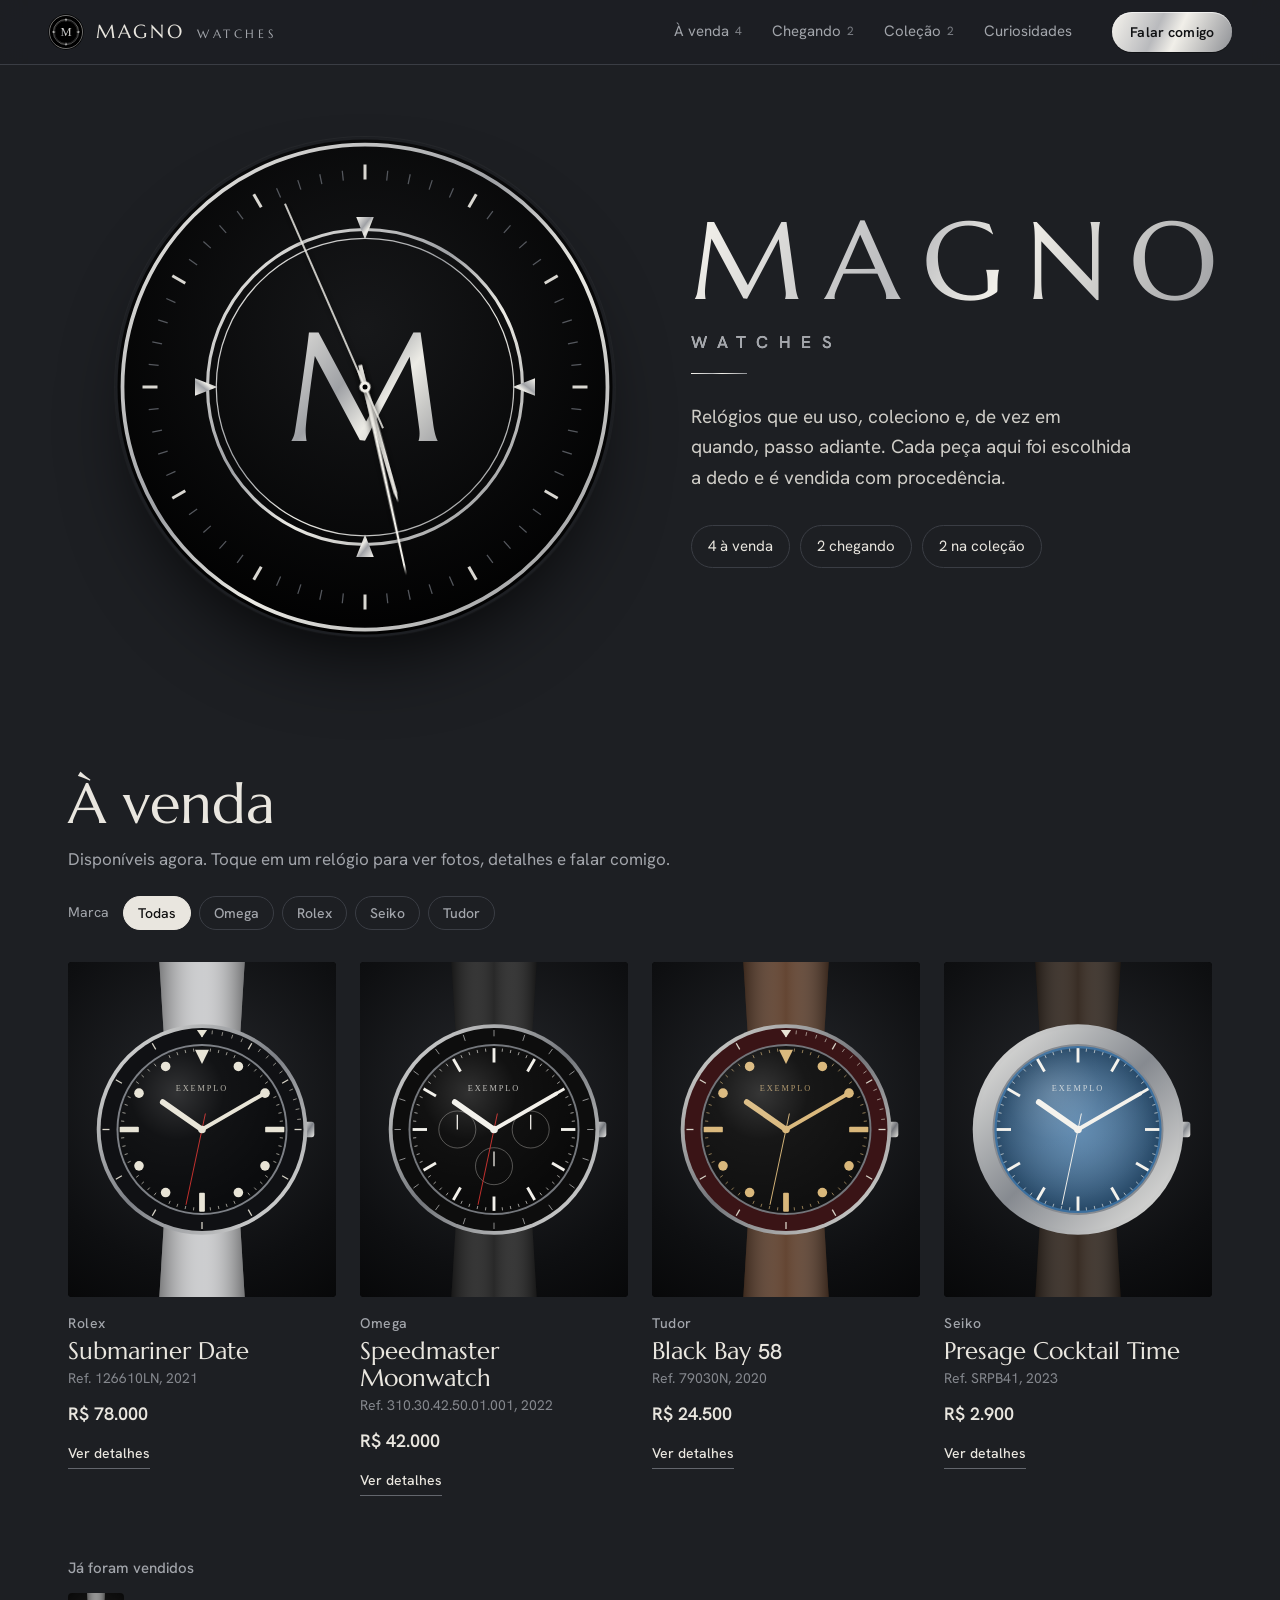
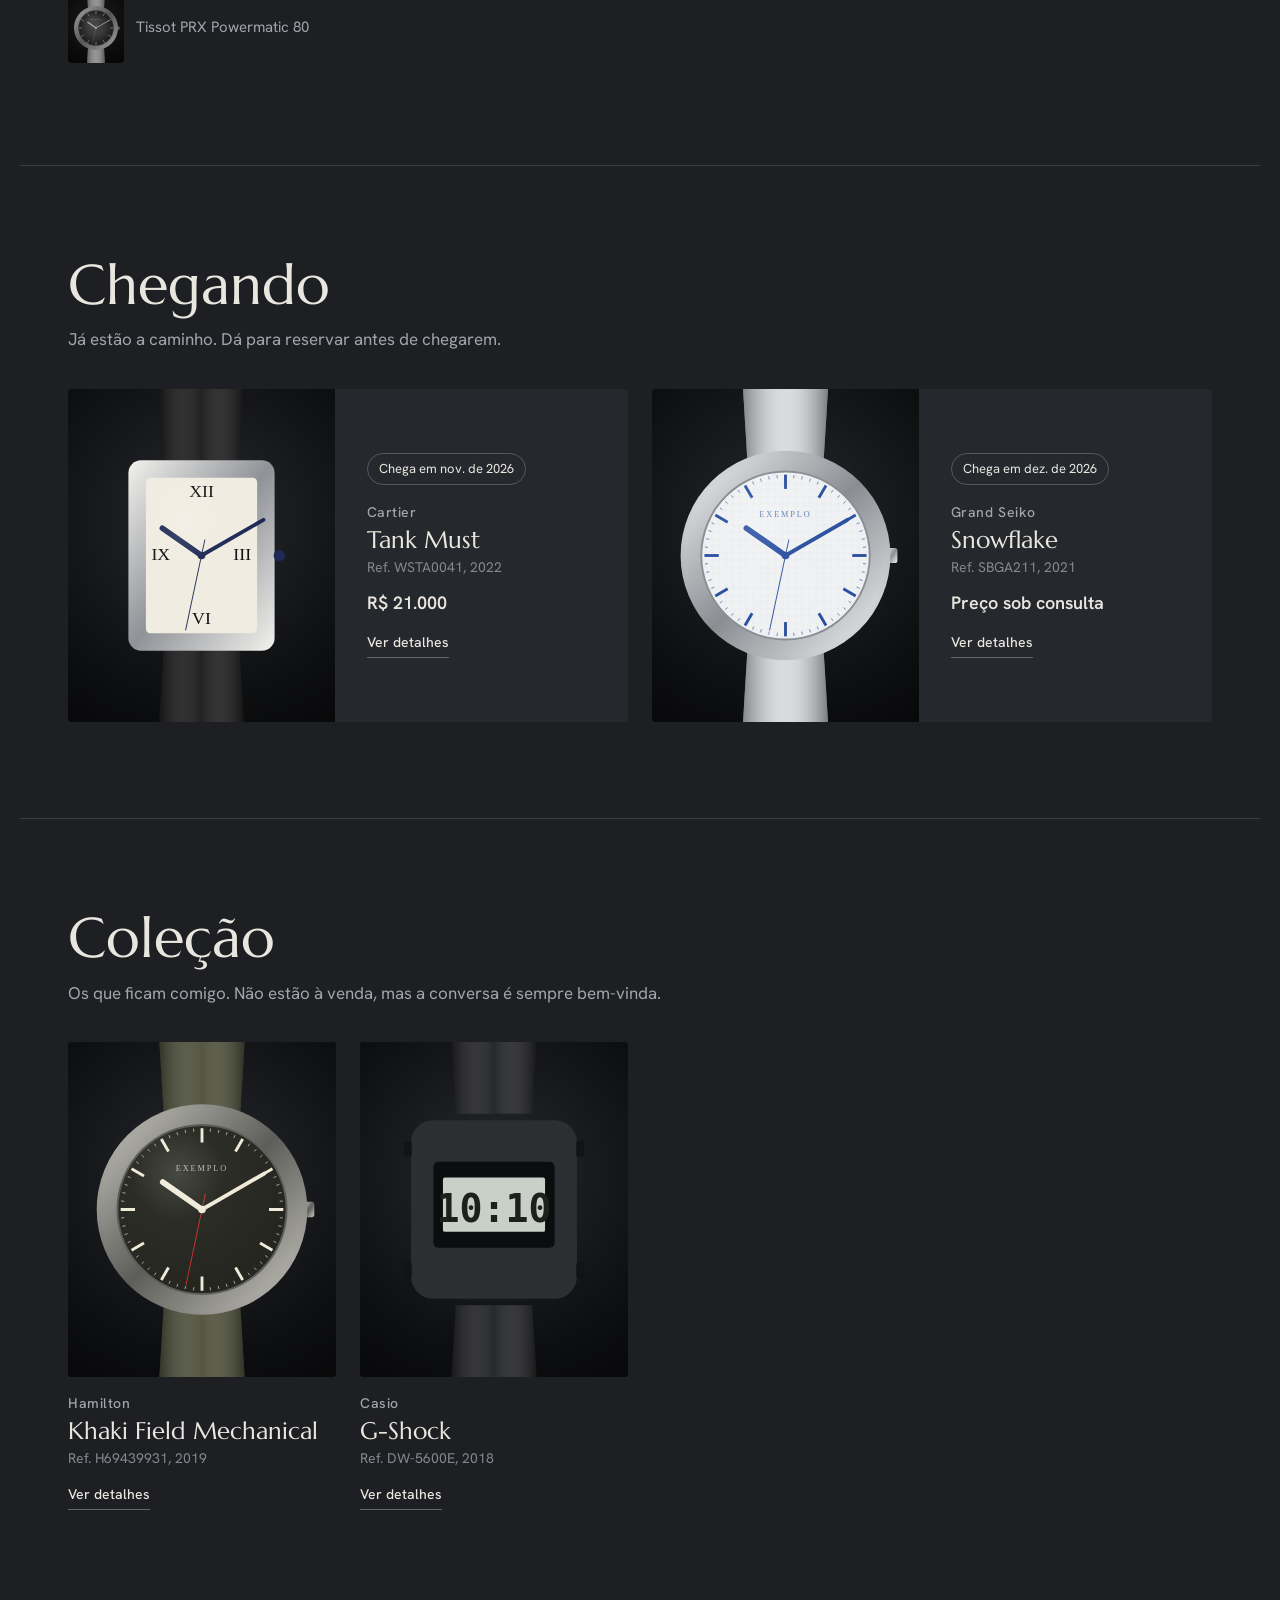
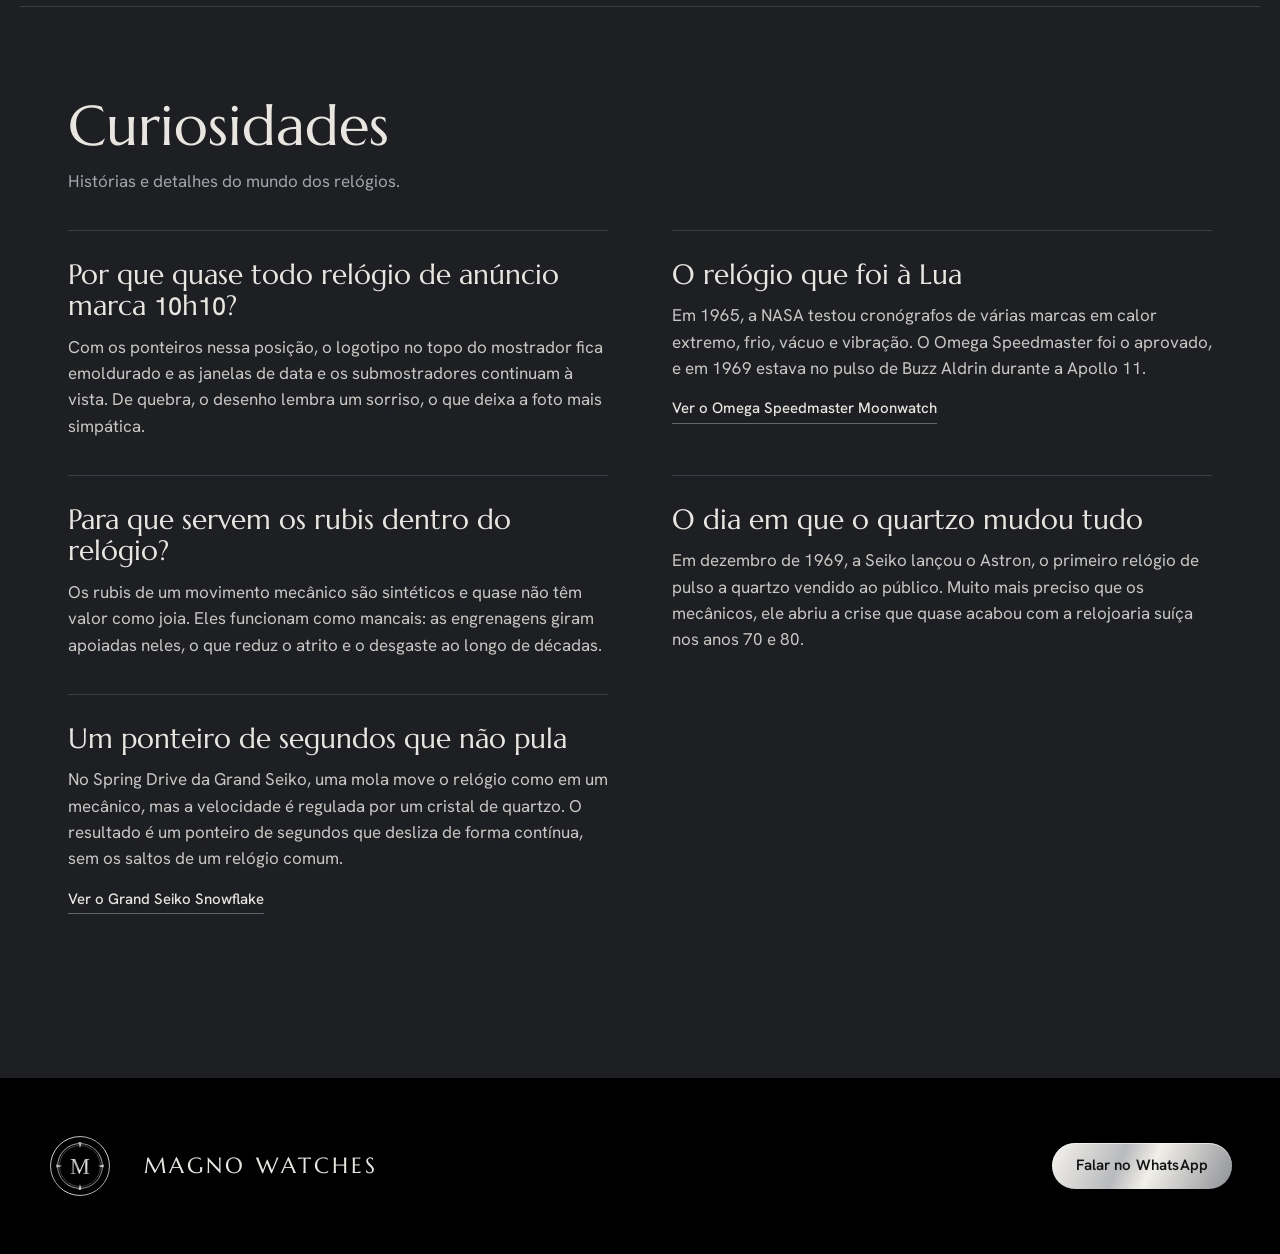
==== index.html @ 937faded "Vitrine Magno Watches com painel de edição Site estático (HTML, CSS e JS puros) para GitHub Pages: -" ====
<!doctype html>
<html lang="pt-BR">
<head>
  <meta charset="utf-8">
  <meta name="viewport" content="width=device-width, initial-scale=1">
  <title>Magno Watches</title>
  <meta name="description" content="Relógios à venda, os que estão chegando e a coleção de Magno Watches.">
  <meta name="theme-color" content="#1c1e22">
  <meta property="og:title" content="Magno Watches">
  <meta property="og:description" content="Relógios à venda, os que estão chegando e a minha coleção.">
  <meta property="og:type" content="website">
  <link rel="icon" href="assets/emblema.svg" type="image/svg+xml">
  <link rel="preconnect" href="https://fonts.googleapis.com">
  <link rel="preconnect" href="https://fonts.gstatic.com" crossorigin>
  <link href="https://fonts.googleapis.com/css2?family=Marcellus&family=Hanken+Grotesk:wght@400;500;600&display=swap" rel="stylesheet">
  <link rel="stylesheet" href="css/style.css">
</head>
<body>
  <a class="pular" href="#conteudo">Pular para os relógios</a>

  <header class="topo">
    <a class="marca" href="#" aria-label="Magno Watches, voltar ao início">
      <img src="assets/emblema.svg" alt="" width="36" height="36">
      <span>Magno <small>Watches</small></span>
    </a>
    <nav class="menu" aria-label="Seções">
      <a href="#venda">À venda <span data-conta="venda"></span></a>
      <a href="#chegando">Chegando <span data-conta="chegando"></span></a>
      <a href="#colecao">Coleção <span data-conta="colecao"></span></a>
      <a href="#curiosidades">Curiosidades</a>
    </nav>
    <a class="botao botao-metal topo-contato" data-whatsapp href="#">Falar comigo</a>
  </header>

  <section class="abertura">
    <div class="mostrador" id="mostrador" role="img" aria-label="Emblema da Magno Watches marcando a hora atual"></div>
    <div class="abertura-texto">
      <h1 class="wordmark">Magno<span>Watches</span></h1>
      <p class="sobre" data-sobre></p>
      <ul class="resumo" data-resumo></ul>
    </div>
  </section>

  <main id="conteudo">
    <section class="secao" id="venda" aria-labelledby="t-venda">
      <header class="secao-topo">
        <h2 id="t-venda">À venda</h2>
        <p>Disponíveis agora. Toque em um relógio para ver fotos, detalhes e falar comigo.</p>
      </header>
      <div class="filtro" data-filtro="venda" hidden></div>
      <div class="grade" data-lista="venda"></div>
      <div class="vendidos" data-vendidos hidden>
        <h3>Já foram vendidos</h3>
        <div class="vendidos-lista" data-lista="vendido"></div>
      </div>
    </section>

    <section class="secao" id="chegando" aria-labelledby="t-chegando">
      <header class="secao-topo">
        <h2 id="t-chegando">Chegando</h2>
        <p>Já estão a caminho. Dá para reservar antes de chegarem.</p>
      </header>
      <div class="grade grade-larga" data-lista="chegando"></div>
    </section>

    <section class="secao" id="colecao" aria-labelledby="t-colecao">
      <header class="secao-topo">
        <h2 id="t-colecao">Coleção</h2>
        <p>Os que ficam comigo. Não estão à venda, mas a conversa é sempre bem-vinda.</p>
      </header>
      <div class="filtro" data-filtro="colecao" hidden></div>
      <div class="grade" data-lista="colecao"></div>
    </section>

    <section class="secao" id="curiosidades" aria-labelledby="t-curiosidades">
      <header class="secao-topo">
        <h2 id="t-curiosidades">Curiosidades</h2>
        <p>Histórias e detalhes do mundo dos relógios.</p>
      </header>
      <div class="curiosidades" data-curiosidades></div>
    </section>
  </main>

  <footer class="rodape">
    <img src="assets/emblema.svg" alt="" width="64" height="64">
    <div>
      <p class="rodape-nome">Magno Watches</p>
      <p data-cidade></p>
    </div>
    <div class="rodape-links">
      <a class="botao botao-metal" data-whatsapp href="#">Falar no WhatsApp</a>
      <a class="botao botao-linha" data-instagram href="#" target="_blank" rel="noopener" hidden>Instagram</a>
    </div>
  </footer>

  <dialog class="detalhe" id="detalhe" aria-labelledby="detalhe-titulo">
    <button class="fechar" type="button" data-fechar aria-label="Fechar">
      <svg viewBox="0 0 24 24" width="22" height="22" aria-hidden="true"><path d="M5 5l14 14M19 5L5 19" stroke="currentColor" stroke-width="1.6"/></svg>
    </button>
    <div class="detalhe-corpo" data-detalhe></div>
  </dialog>

  <div class="aviso" role="status" aria-live="polite" data-aviso></div>

  <script type="module" src="js/app.js"></script>
</body>
</html>
---- css/style.css ----
/* Magno Watches — preto e prata da logo, sobre aço escuro.
   O preto puro fica reservado ao "disco": o mostrador, o palco das fotos e o rodapé. */

:root {
  --aco: #1d1f23;          /* fundo da página, o aço em volta do emblema */
  --aco-2: #25282d;        /* superfícies elevadas */
  --preto: #000;           /* o disco: palco das fotos */
  --platina: #e9e6df;      /* texto principal */
  --nevoa: #a2a5ab;        /* texto secundário */
  --linha: #3a3d44;        /* fios e bordas */
  --metal: linear-gradient(115deg, #f6f4ee 0%, #b9babd 38%, #f1efe9 55%, #8e9095 100%);

  --serif: "Marcellus", "Trajan Pro", Georgia, serif;
  --sans: "Hanken Grotesk", system-ui, -apple-system, "Segoe UI", sans-serif;

  --largura: 1240px;
  --margem: clamp(16px, 4vw, 48px);
  --raio: 4px;
}

*, *::before, *::after { box-sizing: border-box; }
[hidden] { display: none !important; }

/* Os algarismos do Marcellus parecem letras (1 vira I, 0 vira O): números nos títulos usam a sans */
.num { font-family: var(--sans); font-weight: 500; font-size: .9em; letter-spacing: 0; }

html { scroll-behavior: smooth; scroll-padding-top: 88px; }
@media (prefers-reduced-motion: reduce) { html { scroll-behavior: auto; } }

body {
  margin: 0;
  background: var(--aco);
  color: var(--platina);
  font-family: var(--sans);
  font-size: 17px;
  line-height: 1.55;
  -webkit-font-smoothing: antialiased;
  text-rendering: optimizeLegibility;
}

img { display: block; max-width: 100%; }
a { color: inherit; }
h1, h2, h3 { font-family: var(--serif); font-weight: 400; margin: 0; line-height: 1.12; }
p { margin: 0; }

:focus-visible { outline: 2px solid var(--platina); outline-offset: 3px; border-radius: 2px; }

.pular {
  position: absolute; left: 16px; top: -60px; z-index: 50;
  background: var(--platina); color: #000; padding: 10px 16px; border-radius: 999px;
}
.pular:focus { top: 12px; }

/* ---------- botões ---------- */

.botao {
  display: inline-flex; align-items: center; justify-content: center; gap: 8px;
  min-height: 46px; padding: 0 24px; border-radius: 999px;
  font: 600 15px/1 var(--sans); letter-spacing: .01em; text-decoration: none;
  cursor: pointer; border: 0; white-space: nowrap;
  transition: filter .2s, background-color .2s, border-color .2s;
}
.botao-metal { background: var(--metal); color: #111214; box-shadow: inset 0 1px 0 rgba(255,255,255,.6), 0 1px 0 rgba(0,0,0,.4); }
.botao-metal:hover { filter: brightness(1.08); }
.botao-linha { background: transparent; color: var(--platina); border: 1px solid #63666d; }
.botao-linha:hover { border-color: var(--platina); }

/* ---------- topo ---------- */

.topo {
  position: sticky; top: 0; z-index: 20;
  display: flex; align-items: center; gap: 28px;
  padding: 12px var(--margem);
  background: rgba(29, 31, 35, .86);
  backdrop-filter: blur(14px) saturate(1.2);
  -webkit-backdrop-filter: blur(14px) saturate(1.2);
  border-bottom: 1px solid var(--linha);
}
.marca { display: flex; align-items: center; gap: 12px; text-decoration: none; flex-shrink: 0; }
.marca span { font-family: var(--serif); font-size: 19px; letter-spacing: .14em; text-transform: uppercase; }
.marca small { font-size: 12px; letter-spacing: .3em; color: var(--nevoa); margin-left: 4px; }

.menu { display: flex; gap: 6px; margin-left: auto; }
.menu a {
  padding: 8px 12px; border-radius: 999px; text-decoration: none;
  font-size: 15px; color: var(--nevoa); transition: color .2s, background-color .2s;
}
.menu a:hover { color: var(--platina); background: var(--aco-2); }
.menu a span { font-size: 12px; margin-left: 2px; vertical-align: 1px; color: #7c7f85; font-variant-numeric: tabular-nums; }
.topo-contato { min-height: 40px; padding: 0 18px; font-size: 14px; }

@media (max-width: 860px) {
  .topo { flex-wrap: wrap; gap: 8px 12px; padding-bottom: 0; }
  .topo-contato { margin-left: auto; }
  .menu {
    order: 3; width: calc(100% + 2 * var(--margem)); margin: 0 calc(-1 * var(--margem));
    padding: 4px var(--margem) 10px; overflow-x: auto; scrollbar-width: none;
  }
  .menu::-webkit-scrollbar { display: none; }
  .menu a { flex-shrink: 0; }
  .marca small { display: none; }
}

/* ---------- abertura ---------- */

.abertura {
  max-width: var(--largura); margin: 0 auto;
  display: grid; grid-template-columns: minmax(0, 1.05fr) minmax(0, 1fr);
  align-items: center; gap: clamp(32px, 6vw, 96px);
  padding: clamp(32px, 6vw, 72px) var(--margem) clamp(24px, 4vw, 48px);
}

.mostrador {
  width: min(100%, 500px); aspect-ratio: 1; justify-self: end;
  border-radius: 50%;
  box-shadow: 0 40px 80px -30px rgba(0,0,0,.9), 0 0 0 1px rgba(255,255,255,.04);
}
.mostrador svg { width: 100%; height: 100%; display: block; }
.mostrador .marca-hora { stroke: #d9d7d1; stroke-width: 2.4; }
.mostrador .marca-min { stroke: #55585e; stroke-width: 1; }
.mostrador-m { font-family: var(--serif); font-size: 124px; }
.mostrador .ponteiro path { fill: #f1efe9; }
.mostrador .ponteiro { filter: drop-shadow(0 3px 3px rgba(0,0,0,.7)); }
.mostrador .ponteiro-s line { stroke: #f1efe9; stroke-width: 1.3; }
.mostrador .ponteiro-s circle { fill: #f1efe9; }

.wordmark {
  font-size: clamp(54px, 8.6vw, 112px);
  letter-spacing: .2em; text-transform: uppercase; line-height: 1;
  margin-right: -.2em; /* compensa o espaçamento da última letra */
  background: var(--metal); -webkit-background-clip: text; background-clip: text; color: transparent;
}
.wordmark span {
  display: block; margin-top: 18px;
  font-family: var(--sans); font-size: clamp(13px, 1.5vw, 17px); font-weight: 500;
  letter-spacing: .62em; color: var(--nevoa); -webkit-text-fill-color: var(--nevoa);
}
.wordmark span::after {
  content: ""; display: block; width: 56px; height: 1px; margin-top: 22px; background: var(--metal);
}
.sobre { margin-top: 28px; max-width: 40ch; font-size: 19px; line-height: 1.6; color: #cfcdc7; }

.resumo { list-style: none; padding: 0; margin: 32px 0 0; display: flex; flex-wrap: wrap; gap: 10px; }
.resumo a {
  display: inline-block; padding: 9px 16px; border-radius: 999px;
  border: 1px solid var(--linha); text-decoration: none; font-size: 15px; color: var(--platina);
  font-variant-numeric: tabular-nums; transition: border-color .2s;
}
.resumo a:hover { border-color: var(--platina); }

@media (max-width: 860px) {
  .abertura { grid-template-columns: 1fr; text-align: center; justify-items: center; }
  .mostrador { justify-self: center; width: min(82vw, 400px); }
  .wordmark span::after { margin-inline: auto; }
  .sobre { margin-inline: auto; }
  .resumo { justify-content: center; }
}

/* ---------- seções ---------- */

.secao {
  max-width: var(--largura); margin: 0 auto;
  padding: clamp(48px, 7vw, 88px) var(--margem) 0;
}
.secao + .secao { border-top: 1px solid var(--linha); margin-top: clamp(56px, 8vw, 96px); }
.secao-topo { display: grid; gap: 10px; margin-bottom: 36px; max-width: 62ch; }
.secao-topo h2 { font-size: clamp(36px, 5vw, 56px); }
.secao-topo p { color: var(--nevoa); }

.filtro { display: flex; flex-wrap: wrap; align-items: center; gap: 8px; margin: -12px 0 32px; }
.filtro-rotulo { font-size: 14px; color: var(--nevoa); margin-right: 6px; }
.filtro button {
  font: 500 14px/1 var(--sans); color: var(--nevoa); background: transparent;
  border: 1px solid var(--linha); border-radius: 999px; padding: 9px 14px; cursor: pointer;
}
.filtro button:hover { color: var(--platina); }
.filtro button[aria-pressed="true"] { background: var(--platina); border-color: var(--platina); color: #111; }

.grade {
  display: grid; gap: 48px 24px;
  grid-template-columns: repeat(auto-fill, minmax(min(100%, 260px), 1fr));
}
@media (max-width: 560px) {
  .grade { grid-template-columns: 1fr 1fr; gap: 36px 14px; }
  .filtro {
    flex-wrap: nowrap; overflow-x: auto; scrollbar-width: none;
    margin-inline: calc(-1 * var(--margem)); padding-inline: var(--margem);
  }
  .filtro::-webkit-scrollbar { display: none; }
  .filtro button { flex-shrink: 0; }
}

.vazio { color: var(--nevoa); padding: 24px 0; }

/* ---------- cartão ---------- */

.cartao { display: block; text-decoration: none; }
.cartao[hidden] { display: none; }

.palco {
  position: relative; aspect-ratio: 4 / 5; overflow: hidden;
  background: var(--preto); border-radius: var(--raio);
}
.palco img { position: absolute; inset: 0; width: 100%; height: 100%; object-fit: cover; }
.palco-alt { opacity: 0; transition: opacity .45s ease; }
@media (hover: hover) { .cartao:hover .palco-alt { opacity: 1; } }
.sem-foto { position: absolute; inset: 0; display: grid; place-items: center; color: #5f6268; font-size: 14px; }

.cartao-info { padding-top: 16px; display: grid; gap: 3px; }
.cartao-marca { font-size: 14px; font-weight: 500; letter-spacing: .04em; color: var(--nevoa); }
.cartao-modelo { font-size: clamp(20px, 2vw, 24px); }
.cartao-ref { font-size: 14px; color: #85888e; }
.cartao-preco { margin-top: 8px; font-size: 18px; font-weight: 600; font-variant-numeric: tabular-nums; }
.cartao-previsao { font-size: 14px; color: var(--nevoa); }
.cartao-ver {
  justify-self: start; margin-top: 12px; font-size: 14px; font-weight: 500;
  padding-bottom: 3px; border-bottom: 1px solid #63666d; transition: border-color .2s;
}
.cartao:hover .cartao-ver, .cartao:focus-visible .cartao-ver { border-color: var(--platina); }

@media (max-width: 560px) {
  .cartao-modelo { font-size: 18px; }
  .cartao-preco { font-size: 16px; }
}

/* ---------- vendidos ---------- */

.vendidos { margin-top: 64px; }
.vendidos h3 { font-family: var(--sans); font-size: 15px; font-weight: 500; color: var(--nevoa); margin-bottom: 16px; }
.vendidos-lista { display: flex; gap: 20px; overflow-x: auto; padding-bottom: 6px; }
.vendido {
  display: flex; align-items: center; gap: 12px; flex-shrink: 0;
  text-decoration: none; font-size: 15px; color: var(--nevoa);
}
.vendido img { width: 56px; height: 70px; object-fit: cover; border-radius: var(--raio); filter: grayscale(1) brightness(.7); }
.vendido:hover { color: var(--platina); }

/* ---------- curiosidades ---------- */

.curiosidades {
  display: grid; gap: 0 clamp(32px, 5vw, 72px);
  grid-template-columns: repeat(auto-fill, minmax(min(100%, 420px), 1fr));
}
.curiosidade { padding: 28px 0 36px; border-top: 1px solid var(--linha); }
.curiosidade img { width: 100%; aspect-ratio: 16 / 9; object-fit: cover; border-radius: var(--raio); margin-bottom: 20px; }
.curiosidade h3 { font-size: clamp(22px, 2.4vw, 28px); margin-bottom: 12px; max-width: 26ch; }
.curiosidade p { color: #c9c7c1; max-width: 60ch; }
.curiosidade-link {
  display: inline-block; margin-top: 16px; font-size: 15px; font-weight: 500; text-decoration: none;
  border-bottom: 1px solid #63666d; padding-bottom: 2px;
}
.curiosidade-link:hover { border-color: var(--platina); }

/* ---------- rodapé ---------- */

.rodape {
  margin-top: clamp(80px, 10vw, 140px);
  background: var(--preto);
  padding: 56px var(--margem);
  display: flex; flex-wrap: wrap; align-items: center; gap: 24px 32px;
  justify-content: center;
}
.rodape > div:first-of-type { margin-right: auto; }
.rodape-nome { font-family: var(--serif); font-size: 22px; letter-spacing: .14em; text-transform: uppercase; }
.rodape [data-cidade] { color: var(--nevoa); font-size: 15px; }
.rodape-links { display: flex; flex-wrap: wrap; gap: 12px; }
@media (max-width: 640px) {
  .rodape { flex-direction: column; text-align: center; }
  .rodape > div:first-of-type { margin-right: 0; }
  .rodape-links { justify-content: center; }
}

/* ---------- detalhe ---------- */

.detalhe {
  width: min(1120px, 94vw); max-width: none; max-height: 92vh; max-height: 92dvh;
  padding: 0; border: 1px solid var(--linha); border-radius: 8px;
  background: var(--aco); color: var(--platina); overflow: hidden;
}
.detalhe::backdrop { background: rgba(0,0,0,.78); backdrop-filter: blur(6px); }
.detalhe[open] { animation: abrir .32s cubic-bezier(.2,.8,.2,1); }
.detalhe[open]::backdrop { animation: escurecer .32s ease; }
@keyframes abrir { from { opacity: 0; transform: translateY(14px) scale(.985); } }
@keyframes escurecer { from { opacity: 0; } }
@media (prefers-reduced-motion: reduce) { .detalhe[open], .detalhe[open]::backdrop { animation: none; } }

.detalhe-corpo {
  display: grid; grid-template-columns: minmax(0, 1.1fr) minmax(0, 1fr);
  max-height: inherit; overflow-y: auto;
}

.fechar {
  position: absolute; top: 14px; right: 14px; z-index: 2;
  width: 44px; height: 44px; border-radius: 50%; display: grid; place-items: center;
  background: rgba(0,0,0,.55); color: var(--platina); border: 1px solid var(--linha); cursor: pointer;
}
.fechar:hover { background: #000; }

.galeria { background: var(--preto); display: flex; flex-direction: column; }
.galeria-principal { position: relative; aspect-ratio: 4 / 5; }
.galeria-principal img { position: absolute; inset: 0; width: 100%; height: 100%; object-fit: cover; }
.miniaturas { display: flex; gap: 8px; padding: 12px; }
.miniaturas button {
  flex: 0 0 64px; height: 80px; padding: 0; border: 1px solid transparent; border-radius: var(--raio);
  background: none; cursor: pointer; overflow: hidden; opacity: .55; transition: opacity .2s, border-color .2s;
}
.miniaturas button img { width: 100%; height: 100%; object-fit: cover; }
.miniaturas button:hover { opacity: .85; }
.miniaturas button[aria-current="true"] { opacity: 1; border-color: var(--platina); }

.ficha { padding: clamp(28px, 4vw, 56px); display: flex; flex-direction: column; }
.ficha-situacao {
  align-self: flex-start; font-size: 13px; font-weight: 500; letter-spacing: .02em;
  padding: 6px 12px; border-radius: 999px; border: 1px solid var(--linha); color: var(--nevoa);
  margin-bottom: 24px;
}
.ficha-situacao[data-status="venda"] { color: #111; background: var(--metal); border-color: transparent; }
.ficha-marca { font-size: 15px; font-weight: 500; letter-spacing: .04em; color: var(--nevoa); }
.ficha-modelo { font-size: clamp(32px, 4vw, 46px); margin-top: 4px; }
.ficha-preco { margin-top: 16px; font-size: 26px; font-weight: 600; font-variant-numeric: tabular-nums; }
.ficha-descricao { margin-top: 20px; color: #cfcdc7; max-width: 52ch; }
.ficha-acoes { display: flex; flex-wrap: wrap; gap: 10px; margin-top: 28px; }
.ficha-acoes .botao-metal { flex: 1 1 auto; }

.ficha-specs { margin: 36px 0 0; display: grid; }
.ficha-specs div {
  display: grid; grid-template-columns: 9.5em 1fr; gap: 12px;
  padding: 12px 0; border-top: 1px solid var(--linha); font-size: 15px;
}
.ficha-specs div:last-child { border-bottom: 1px solid var(--linha); }
.ficha-specs dt { color: var(--nevoa); }
.ficha-specs dd { margin: 0; }

@media (max-width: 820px) {
  .detalhe { width: 100vw; max-height: 100vh; max-height: 100dvh; height: 100dvh; border-radius: 0; border: 0; }
  .detalhe-corpo { grid-template-columns: 1fr; height: 100%; max-height: none; }
  .galeria-principal { aspect-ratio: 1; }
  .ficha { padding-bottom: 40px; }
  .ficha-specs div { grid-template-columns: 8em 1fr; }
}

/* ---------- aviso ---------- */

.aviso {
  position: fixed; left: 50%; bottom: 24px; z-index: 60;
  transform: translate(-50%, 20px); opacity: 0; pointer-events: none;
  background: var(--platina); color: #111; padding: 12px 20px; border-radius: 14px; max-width: calc(100% - 32px); text-align: center;
  font-size: 15px; font-weight: 500; transition: opacity .25s, transform .25s;
}
.aviso.visivel { opacity: 1; transform: translate(-50%, 0); }

/* "Chegando" em cartões largos: foto ao lado, previsão em destaque */
.grade-larga { grid-template-columns: repeat(auto-fill, minmax(min(100%, 500px), 1fr)); gap: 24px; }
.grade-larga .cartao {
  display: grid; grid-template-columns: minmax(0, 1fr) minmax(0, 1.1fr); align-items: center;
  background: var(--aco-2); border-radius: var(--raio); overflow: hidden;
}
.grade-larga .palco { border-radius: 0; }
.grade-larga .cartao-info { padding: 24px clamp(20px, 3vw, 32px); }
.grade-larga .cartao-previsao {
  order: -1; justify-self: start; margin-bottom: 14px;
  padding: 5px 11px; border: 1px solid #55585f; border-radius: 999px; font-size: 13px; color: var(--platina);
}
@media (max-width: 560px) {
  .grade-larga { grid-template-columns: 1fr; }
  .grade-larga .cartao-info { padding: 16px; }
}

/* galeria fica parada enquanto a ficha rola (desktop) */
@media (min-width: 821px) {
  .galeria { position: sticky; top: 0; align-self: start; }
}
/* no celular, o botão de contato acompanha a rolagem */
@media (max-width: 820px) {
  .ficha-acoes {
    position: sticky; bottom: 0; z-index: 1; flex-wrap: nowrap;
    margin-inline: calc(-1 * clamp(28px, 4vw, 56px)); padding: 12px clamp(28px, 4vw, 56px) calc(12px + env(safe-area-inset-bottom));
    background: rgba(29, 31, 35, .94); backdrop-filter: blur(10px); -webkit-backdrop-filter: blur(10px);
    border-top: 1px solid var(--linha);
  }
  .ficha-acoes .botao-linha { padding: 0 18px; }
}
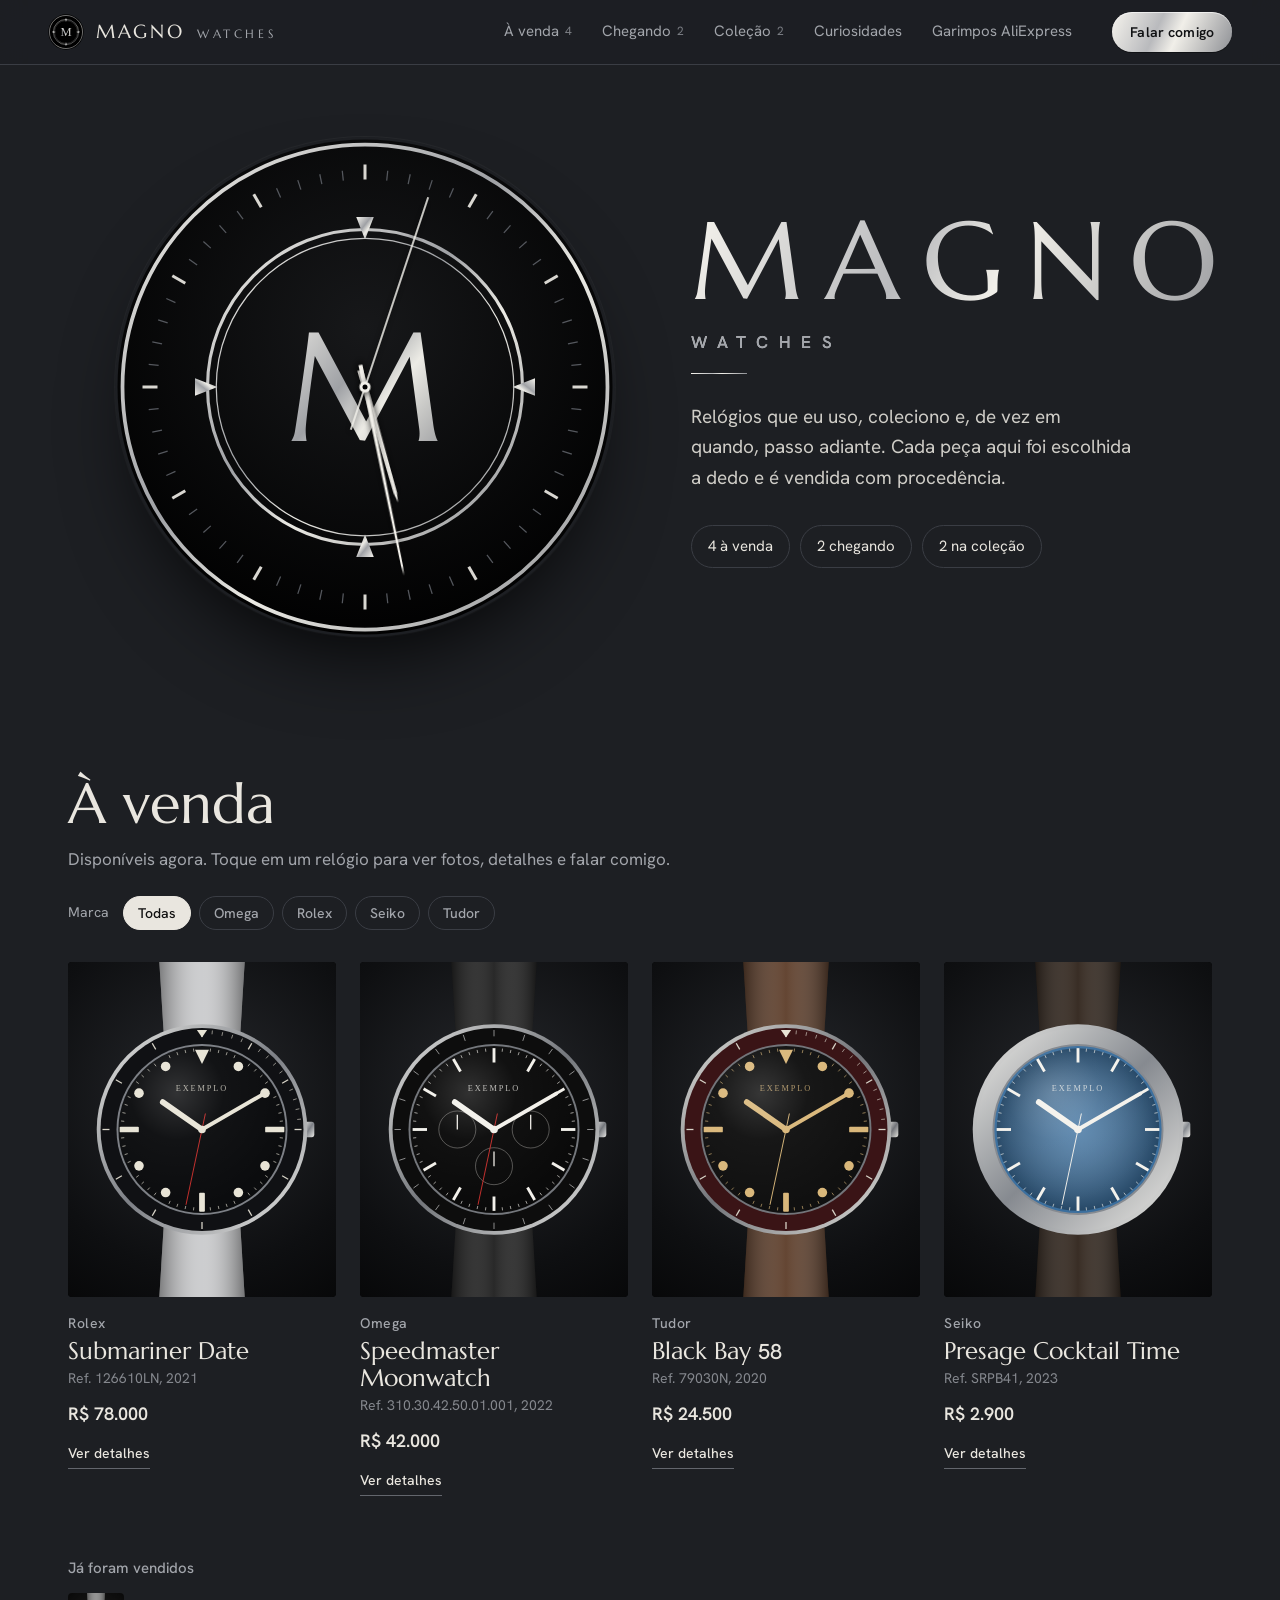
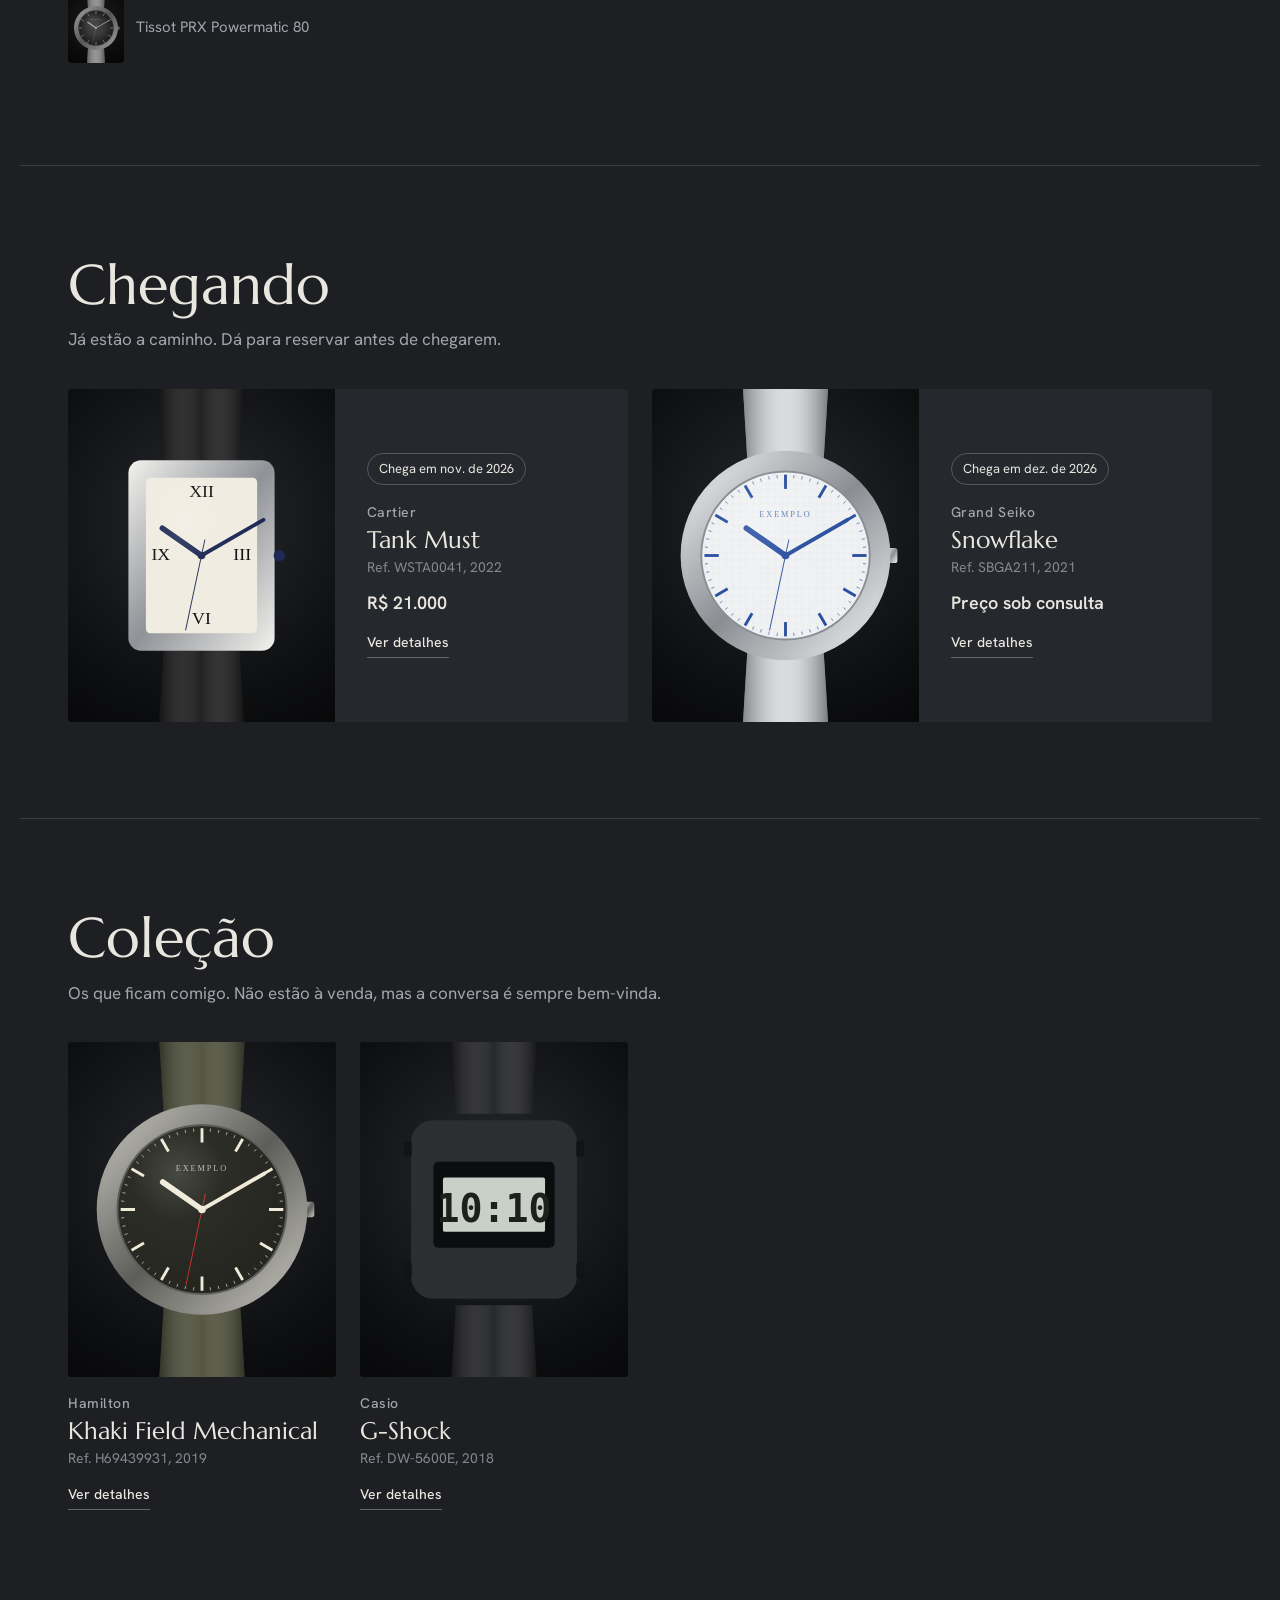
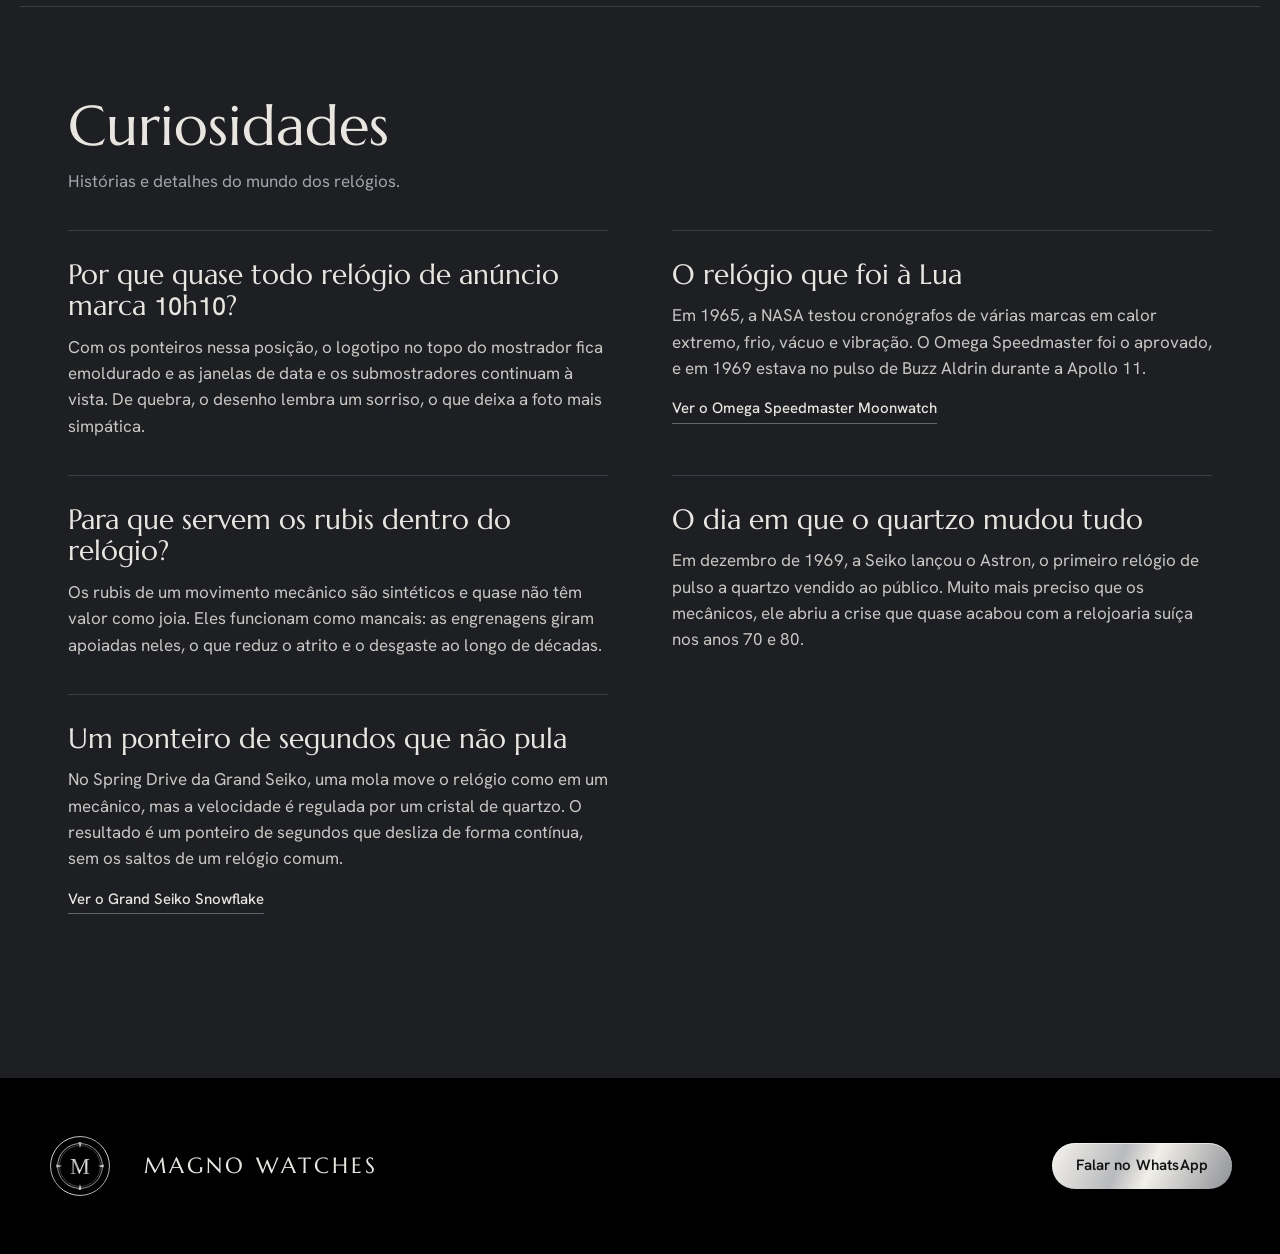
==== commit 6cafdcb5: "Adiciona aba Garimpos AliExpress" ====
--- a/index.html
+++ b/index.html
@@ -28,6 +28,7 @@
       <a href="#chegando">Chegando <span data-conta="chegando"></span></a>
       <a href="#colecao">Coleção <span data-conta="colecao"></span></a>
       <a href="#curiosidades">Curiosidades</a>
+      <a href="garimpos.html">Garimpos AliExpress</a>
     </nav>
     <a class="botao botao-metal topo-contato" data-whatsapp href="#">Falar comigo</a>
   </header>
